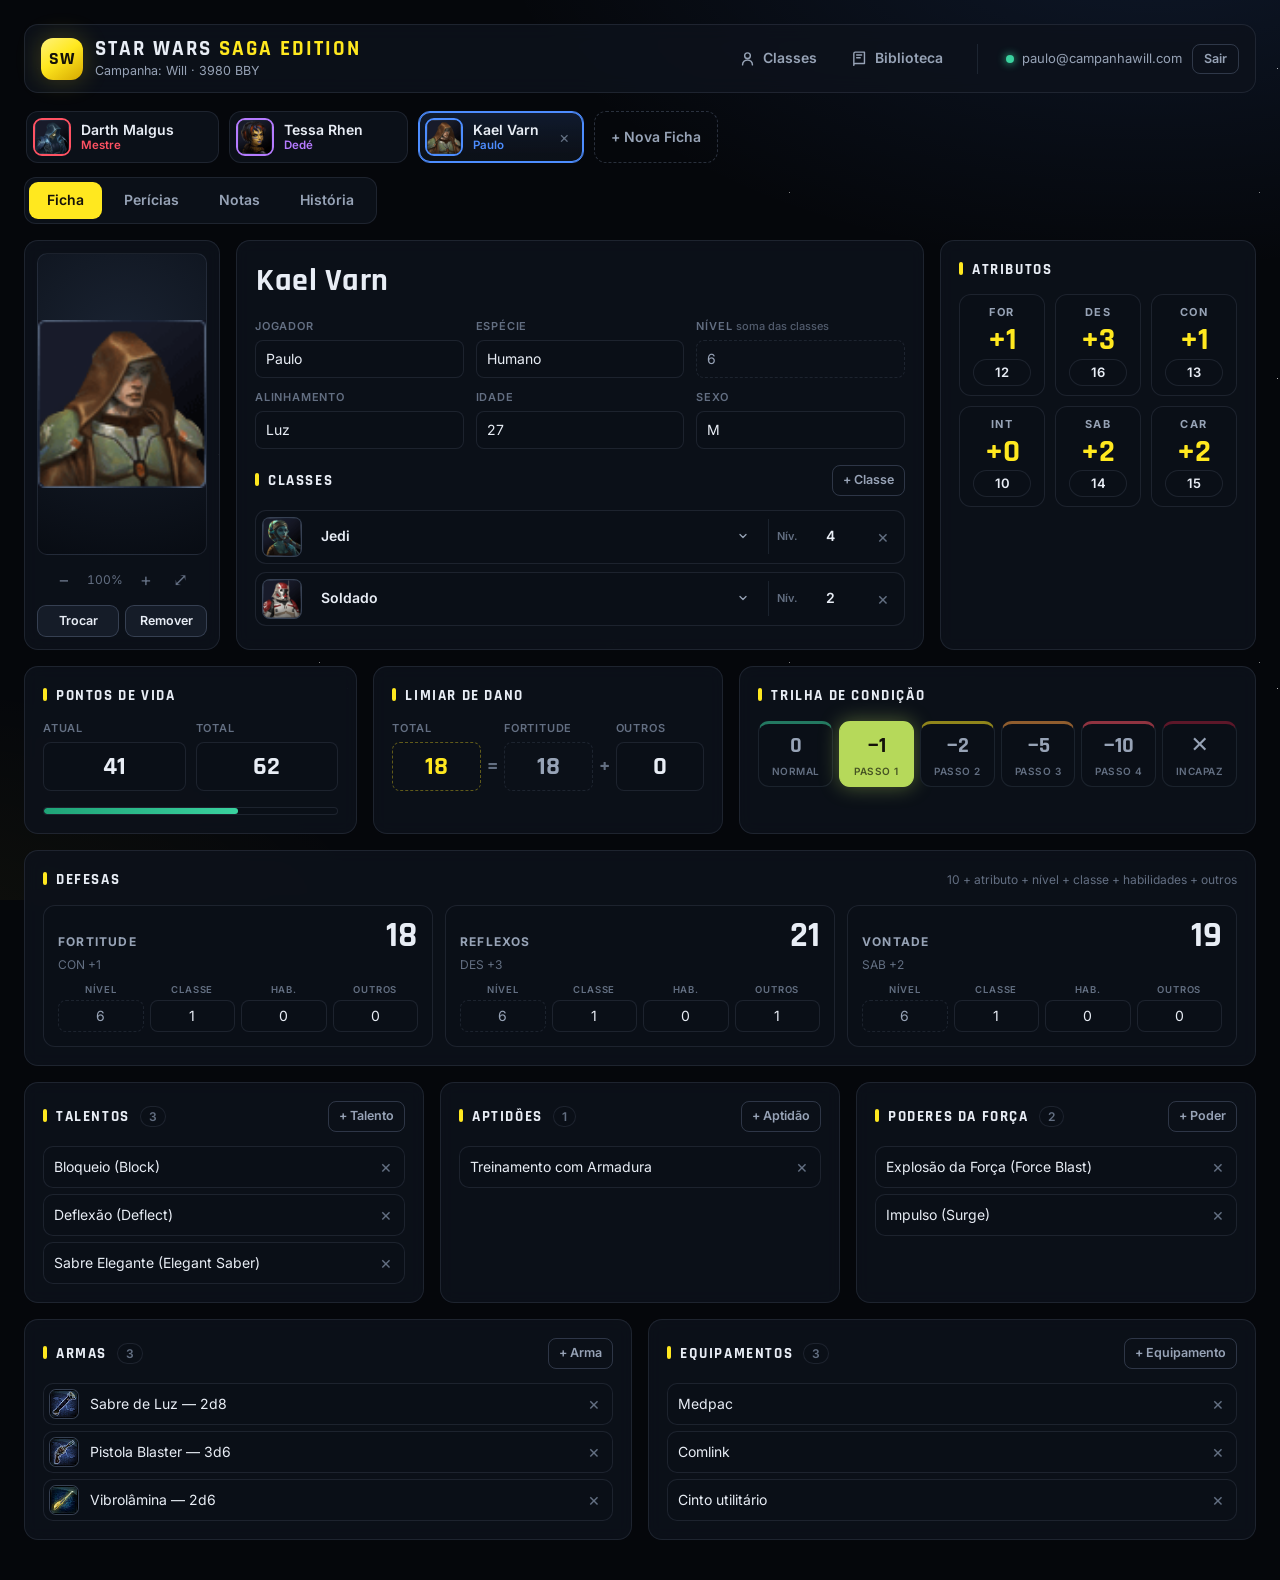
==== dev/preview.html @ 514b7117 "Mudanças no Layout, adição de imagens e correção na ficha em coisas simples" ====
<!DOCTYPE html>
<html lang="pt-br">
<head>
    <meta charset="UTF-8">
    <meta name="viewport" content="width=device-width, initial-scale=1.0">
    <!-- Página só para desenvolvimento: usa o HTML, o CSS e os scripts do site real,
         mas com fichas de exemplo, sem login e sem Firebase.
         Estados: #ficha #pericias #conhecimentos #notas #lore #classes #biblioteca #login -->
    <base href="../">
    <title>Pré-visualização - Fichas Star Wars</title>
    <script>
        // ?v= evita carregar uma versão antiga do preview.js guardada no cache
        document.write('<script src="dev/preview.js?v=' + Date.now() + '"><\/script>');
    </script>
</head>
<body></body>
</html>
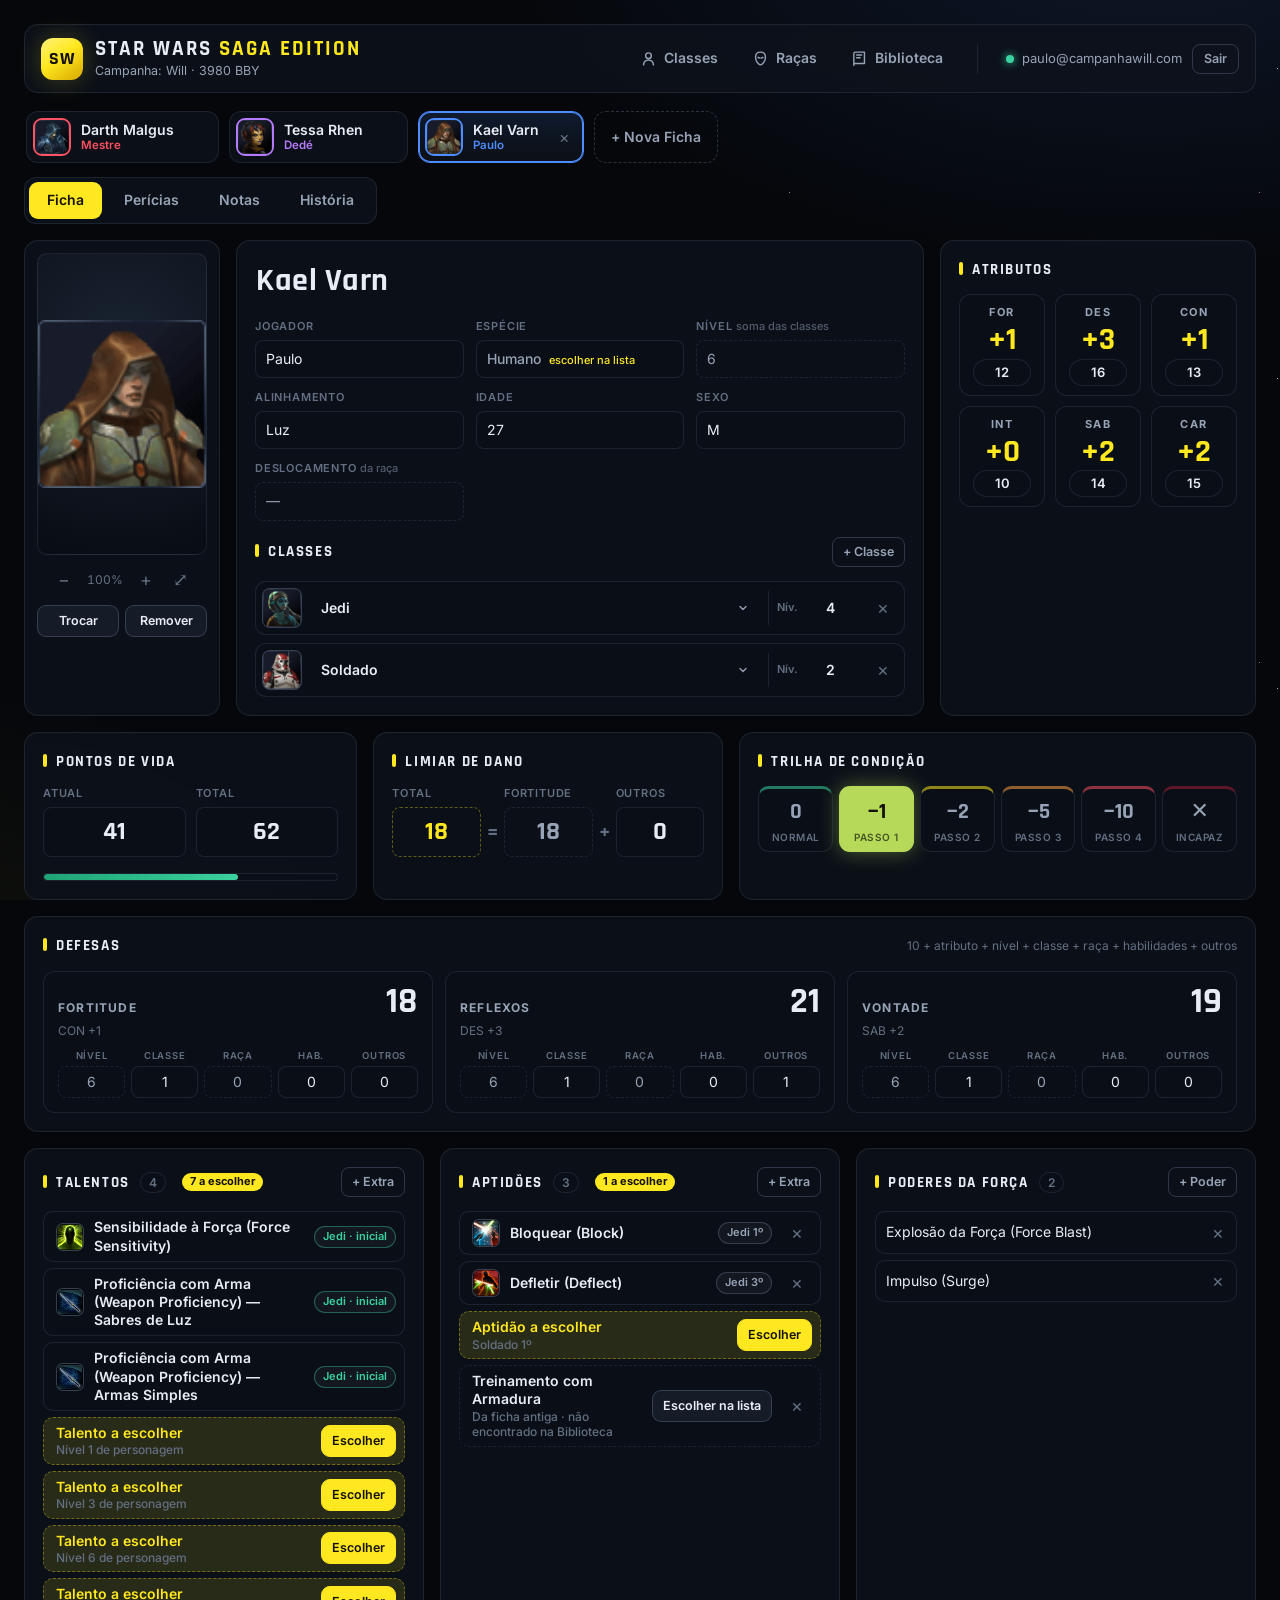
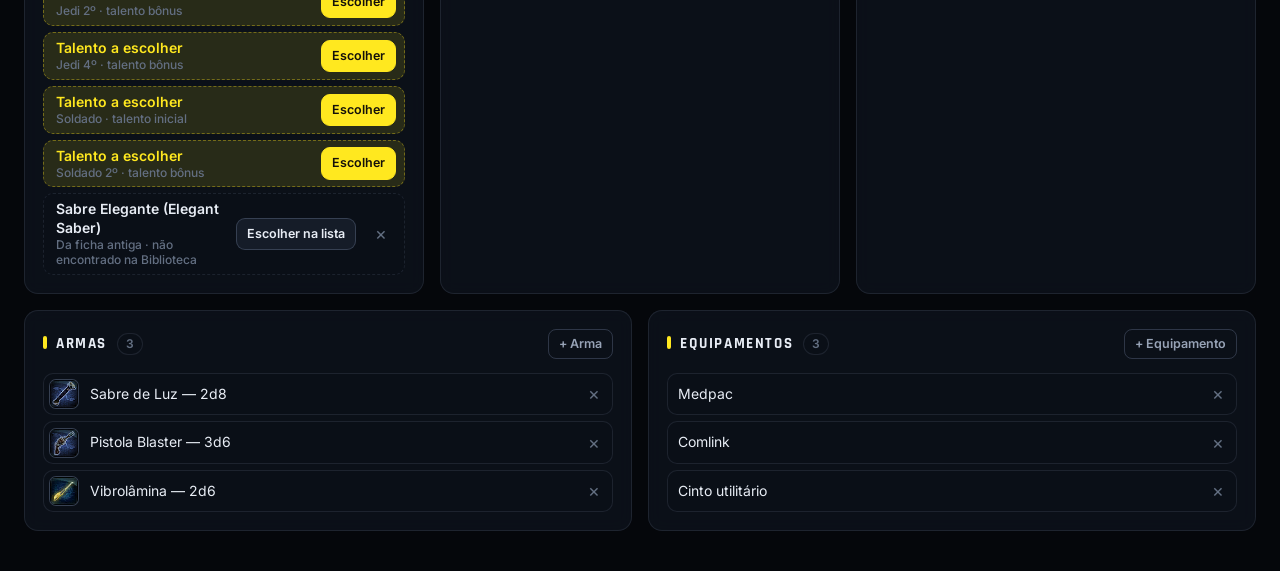
==== commit f0771fc6: "Adição das Raças na bibilioteca, função de imagens na raça, imagens nas perícias, reformulação no si" ====
--- a/dev/preview.html
+++ b/dev/preview.html
@@ -5,7 +5,7 @@
     <meta name="viewport" content="width=device-width, initial-scale=1.0">
     <!-- Página só para desenvolvimento: usa o HTML, o CSS e os scripts do site real,
          mas com fichas de exemplo, sem login e sem Firebase.
-         Estados: #ficha #pericias #conhecimentos #notas #lore #classes #biblioteca #login -->
+         Estados: #ficha #pericias #conhecimentos #notas #lore #classes #biblioteca #racas #racas-editor #login -->
     <base href="../">
     <title>Pré-visualização - Fichas Star Wars</title>
     <script>
